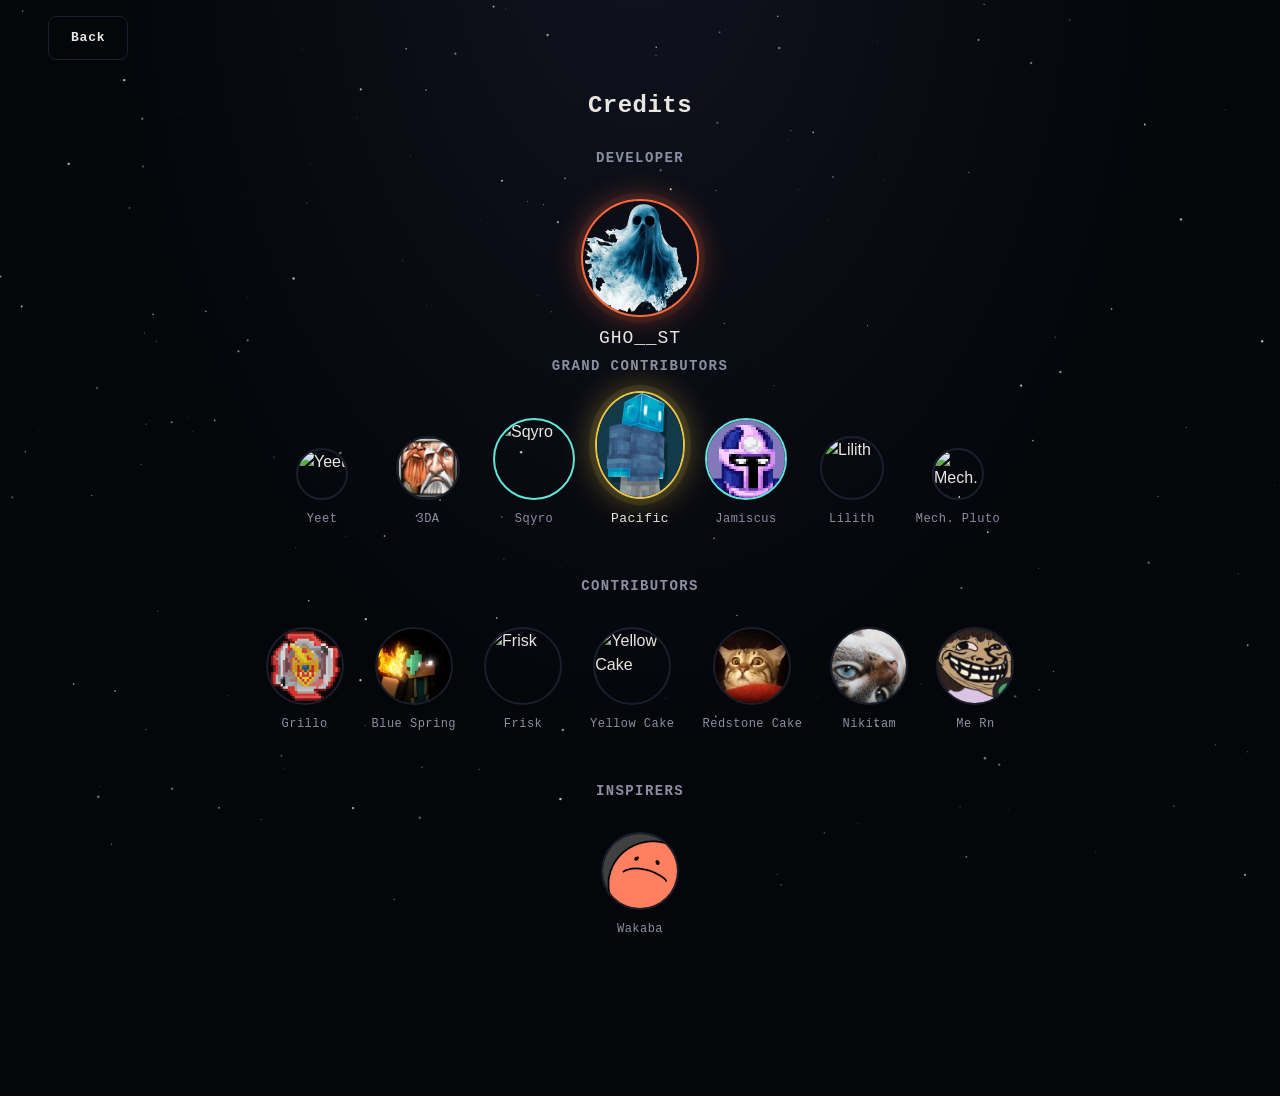
==== credits.html @ cf725d79 "Add files via upload init" ====
<!DOCTYPE html>
<html lang="en">
<head>
  <meta charset="UTF-8" />
  <meta name="viewport" content="width=device-width, initial-scale=1.0" />
  <title>Credits — Cosmos</title>
  <meta name="description" content="The people behind the Cosmos Minecraft mod." />
  <link rel="icon" type="image/png" href="assets/img/cosmos.png" />
  <link rel="stylesheet" href="css/style.css" />
</head>
<body class="credits-page">

  <canvas id="starfield"></canvas>

  <header class="news-header">
    <a class="news-back" href="index.html">Back</a>
  </header>

  <main class="credits-main">
    <h1>Credits</h1>

    <section class="credits-section credits-section--tight">
      <h2>Developer</h2>
      <div class="credits-developer">
        <img class="credits-avatar-lg" src="assets/credits/ghost.png" alt="GHO__ST" />
        <p class="credits-name-lg">GHO__ST</p>
      </div>
    </section>

    <section class="credits-section">
      <h2>Grand Contributors</h2>
      <div class="grand-row">
        <div class="grand-item">
          <img class="grand-avatar grand-avatar--edge" src="assets/credits/yeet.png" alt="Yeet" />
          <p class="grand-name">Yeet</p>
        </div>
        <div class="grand-item">
          <img class="grand-avatar grand-avatar--outer" src="assets/credits/3da.png" alt="3DA" />
          <p class="grand-name">3DA</p>
        </div>
        <div class="grand-item">
          <img class="grand-avatar grand-avatar--mid" src="assets/credits/sqyro.png" alt="Sqyro" />
          <p class="grand-name">Sqyro</p>
        </div>
        <div class="grand-item">
          <img class="grand-avatar grand-avatar--center" src="assets/credits/pacific.png" alt="Pacific" />
          <p class="grand-name grand-name--center">Pacific</p>
        </div>
        <div class="grand-item">
          <img class="grand-avatar grand-avatar--mid" src="assets/credits/jamiscus.png" alt="Jamiscus" />
          <p class="grand-name">Jamiscus</p>
        </div>
        <div class="grand-item">
          <img class="grand-avatar grand-avatar--outer" src="assets/credits/lilith.png" alt="Lilith" />
          <p class="grand-name">Lilith</p>
        </div>
        <div class="grand-item">
          <img class="grand-avatar grand-avatar--edge" src="assets/credits/mechanic_pluto.png" alt="Mech. Pluto" />
          <p class="grand-name">Mech. Pluto</p>
        </div>
      </div>
    </section>

    <section class="credits-section">
      <h2>Contributors</h2>
      <div class="credits-row">
        <div class="credits-item">
          <img class="credits-avatar" src="assets/credits/grillo.png" alt="Grillo" />
          <p class="credits-name">Grillo</p>
        </div>
        <div class="credits-item">
          <img class="credits-avatar" src="assets/credits/blue_spring.png" alt="Blue Spring" />
          <p class="credits-name">Blue Spring</p>
        </div>
        <div class="credits-item">
          <img class="credits-avatar" src="assets/credits/frisk.png" alt="Frisk" />
          <p class="credits-name">Frisk</p>
        </div>
        <div class="credits-item">
          <img class="credits-avatar" src="assets/credits/yellow_cake.png" alt="Yellow Cake" />
          <p class="credits-name">Yellow Cake</p>
        </div>
        <div class="credits-item">
          <img class="credits-avatar" src="assets/credits/redstonecake.png" alt="Redstone Cake" />
          <p class="credits-name">Redstone Cake</p>
        </div>
        <div class="credits-item">
          <img class="credits-avatar" src="assets/credits/nikitam.png" alt="Nikitam" />
          <p class="credits-name">Nikitam</p>
        </div>
        <div class="credits-item">
          <img class="credits-avatar" src="assets/credits/me_rn.png" alt="Me Rn" />
          <p class="credits-name">Me Rn</p>
        </div>
      </div>
    </section>

    <section class="credits-section">
      <h2>Inspirers</h2>
      <div class="credits-row">
        <div class="credits-item">
          <img class="credits-avatar" src="assets/credits/wakaba.png" alt="Wakaba" />
          <p class="credits-name">Wakaba</p>
        </div>
      </div>
    </section>
  </main>

  <script src="js/starfield.js"></script>
</body>
</html>
---- css/style.css ----
/* ---------------------------------------
   Tokens
--------------------------------------- */
:root {
  --void:        #05060A;
  --panel:       #0D0F18;
  --panel-line:  #1B1E2C;
  --text:        #E8E6E0;
  --text-dim:    #8B8FA3;
  --plasma:      #FF6A3D;
  --plasma-dim:  #7A3320;
  --cyan:        #5EE6D9;

  --core-glow:            65, 145, 230;
  --glow-spheromatic:     152, 102, 199;
  --glow-every-mans-sky:  207, 70, 140;
  --glow-realio:          227, 33, 36;
  --glow-mayhem:          249, 134, 4;
  --glow-trappist:        151, 216, 2;
  --glow-machine-world:   210, 210, 220;

  --hex-spheromatic:     #9866C7;
  --hex-every-mans-sky:  #CF468C;
  --hex-realio:          #E32124;
  --hex-mayhem:          #F98604;
  --hex-trappist:        #97D802;
  --hex-machine-world:   #D2D2DC;

  --font-display: 'Space Mono', 'IBM Plex Mono', ui-monospace, SFMono-Regular, monospace;
  --font-body:    'Inter', -apple-system, BlinkMacSystemFont, 'Segoe UI', sans-serif;

  --mc-green:    #6FCF3C;
  --spec-min:    #8B8FA3;
  --spec-mid:    var(--cyan);
  --spec-rec:    var(--plasma);
}

/* ---------------------------------------
   Reset
--------------------------------------- */
* { margin: 0; padding: 0; box-sizing: border-box; }

html { scroll-behavior: smooth; }

body {
  background: var(--void);
  color: var(--text);
  font-family: var(--font-body);
  line-height: 1.5;
  overflow-x: hidden;
}

a {
  color: inherit;
  text-decoration: none;
}

img { max-width: 100%; display: block; }

/* ---------------------------------------
   Starfield background canvas
--------------------------------------- */
#starfield {
  position: fixed;
  top: 0;
  left: 0;
  width: 100%;
  height: 100%;
  z-index: 0;
  background: radial-gradient(ellipse at 50% -10%, #10131f 0%, var(--void) 60%);
}

@media (prefers-reduced-motion: reduce) {
  #starfield { display: none; }
}

/* ---------------------------------------
   Header
--------------------------------------- */
.site-header {
  position: relative;
  z-index: 10;
  display: flex;
  align-items: center;
  justify-content: flex-end;
  padding: 28px 48px;
}

/* Hamburger menu (replaces the old brand mark) — pinned flush to
   the very top-left corner of the page, independent of the
   header's own padding. */
.nav-menu {
  position: fixed;
  top: 0;
  left: 0;
  z-index: 100;
}

.nav-menu-toggle {
  display: flex;
  flex-direction: column;
  justify-content: center;
  align-items: stretch;
  gap: 5px;
  width: 44px;
  height: 40px;
  padding: 0 11px;
  background: var(--panel);
  border: 1px solid var(--panel-line);
  border-top: none;
  border-left: none;
  border-radius: 0 0 10px 0;
  cursor: pointer;
  transition: border-color 0.2s ease, background-color 0.2s ease;
}

.nav-menu-toggle:hover,
.nav-menu-toggle:focus-visible {
  border-color: var(--plasma);
  background: rgba(255, 106, 61, 0.08);
}

.nav-menu-toggle span {
  display: block;
  height: 2px;
  width: 100%;
  background: var(--text);
  border-radius: 2px;
  transition: transform 0.2s ease, opacity 0.2s ease;
}

.nav-menu-toggle.is-active span:nth-child(1) { transform: translateY(7px) rotate(45deg); }
.nav-menu-toggle.is-active span:nth-child(2) { opacity: 0; }
.nav-menu-toggle.is-active span:nth-child(3) { transform: translateY(-7px) rotate(-45deg); }

.nav-menu-dropdown {
  position: absolute;
  top: calc(100% + 10px);
  left: 0;
  z-index: 30;
  min-width: 240px;
  display: flex;
  flex-direction: column;
  gap: 2px;
  background: var(--panel);
  border: 1px solid var(--panel-line);
  border-radius: 10px;
  padding: 10px;
  opacity: 0;
  transform: translateY(-8px);
  pointer-events: none;
  transition: opacity 0.2s ease, transform 0.2s ease;
  box-shadow: 0 20px 40px rgba(0, 0, 0, 0.55);
}

.nav-menu-dropdown.is-open {
  opacity: 1;
  transform: translateY(0);
  pointer-events: auto;
}

.nav-menu-item {
  display: flex;
  align-items: center;
  gap: 12px;
  width: 100%;
  background: none;
  border: none;
  border-radius: 6px;
  padding: 12px 16px;
  font-family: var(--font-body);
  font-size: 14px;
  color: var(--text-dim);
  text-align: left;
  cursor: pointer;
  transition: background-color 0.15s ease, color 0.15s ease;
}

.nav-menu-item:hover,
.nav-menu-item:focus-visible {
  background: rgba(255, 255, 255, 0.06);
  color: var(--text);
}

#navMenuDiscord:hover,
#navMenuDiscord:focus-visible {
  outline: 1px solid #5865F2;
  outline-offset: -1px;
}

.nav-menu-item[href="news.html"]:hover,
.nav-menu-item[href="news.html"]:focus-visible {
  outline: 1px solid #E33636;
  outline-offset: -1px;
}

.nav-menu-item[href="credits.html"]:hover,
.nav-menu-item[href="credits.html"]:focus-visible {
  outline: 1px solid #FF6A3D;
  outline-offset: -1px;
}

.nav-menu-item img {
  width: 18px;
  height: 18px;
  object-fit: contain;
  flex-shrink: 0;
}

@media (prefers-reduced-motion: reduce) {
  .nav-menu-toggle span,
  .nav-menu-dropdown {
    transition: none;
  }
}

.site-nav {
  display: flex;
  gap: 32px;
  font-size: 14px;
  color: var(--text-dim);
}

.site-nav a {
  transition: color 0.2s ease;
}

.site-nav a:hover,
.site-nav a:focus-visible {
  color: var(--text);
}

.nav-specs,
.nav-downloads,
.nav-features,
.nav-gallery {
  font-weight: 700;
  color: var(--text) !important;
  letter-spacing: 0.06em;
}

.nav-specs:hover,
.nav-specs:focus-visible,
.nav-downloads:hover,
.nav-downloads:focus-visible,
.nav-features:hover,
.nav-features:focus-visible,
.nav-gallery:hover,
.nav-gallery:focus-visible {
  color: var(--cyan) !important;
}

/* ---------------------------------------
   Hero / Viewport
--------------------------------------- */
main {
  position: relative;
  z-index: 5;
}

.hero {
  display: flex;
  flex-direction: column;
  align-items: center;
  text-align: center;
  padding: 20px 24px 96px;
  gap: 32px;
}

.hero-text {
  max-width: 640px;
  display: flex;
  flex-direction: column;
  gap: 18px;
  align-items: center;
  margin-bottom: 88px;
}

/* Huge 3D title: layered text-shadow steps build the extruded "depth".
   Colored to match the cosmos.png core glow, static — no hover state.
   Flush at the very top of the hero, perfectly centered. */
.hero-title-3d {
  width: 100%;
  margin: 0 auto;
  font-family: var(--font-display);
  font-weight: 700;
  font-size: clamp(32px, 5.5vw, 64px);
  line-height: 1;
  letter-spacing: -0.01em;
  text-transform: uppercase;
  text-align: center;
  color: rgb(var(--core-glow));
  cursor: default;
  -webkit-text-stroke: 1px rgba(255, 255, 255, 0.06);
  text-shadow:
    1px 1px 0 rgba(var(--core-glow), 0.7),
    2px 2px 0 rgba(var(--core-glow), 0.7),
    3px 3px 0 rgba(var(--core-glow), 0.7),
    4px 4px 8px rgba(0, 0, 0, 0.5),
    0 0 32px rgba(var(--core-glow), 0.5);
}

.hero-lede {
  font-family: var(--font-display);
  font-weight: 700;
  font-size: clamp(20px, 3vw, 28px);
  letter-spacing: -0.005em;
  color: rgba(var(--core-glow), 0.6);
}

.hero-sub-line {
  font-size: 17px;
  color: var(--text-dim);
}

.mc-green {
  color: #2E7D32;
  font-weight: 700;
}

/* ---------------------------------------
   Orrery: cosmos.png core with orbiting planets
--------------------------------------- */
.orrery {
  position: relative;
  width: min(680px, 92vw);
  aspect-ratio: 1 / 1;
  display: flex;
  align-items: center;
  justify-content: center;
}

/* The central hero image — square, rounded corners, half the old scale */
.hero-core {
  position: relative;
  z-index: 5;
  width: 15%;
  aspect-ratio: 1 / 1;
}

.hero-core-image {
  width: 100%;
  height: 100%;
  object-fit: cover;
  border-radius: 25.7%;
  image-rendering: auto;
  cursor: pointer;
  transition: filter 0.25s ease, transform 0.25s ease;
  transform: scale(1);
  filter:
    drop-shadow(0 30px 45px rgba(0, 0, 0, 0.55))
    drop-shadow(0 0 22px rgba(var(--core-glow), 0.55))
    drop-shadow(0 0 48px rgba(var(--core-glow), 0.3));
}

.hero-core:hover .hero-core-image {
  transform: scale(1.08);
  filter:
    drop-shadow(0 34px 50px rgba(0, 0, 0, 0.6))
    drop-shadow(0 0 32px rgba(var(--core-glow), 0.85))
    drop-shadow(0 0 70px rgba(var(--core-glow), 0.5));
}

.hero-core-label {
  transform: translate(-50%, calc(-50% - 90px));
}

.hero-core:hover .hero-core-label {
  opacity: 1;
  transform: translate(-50%, calc(-50% - 98px));
}

/* Dashed orbit rings, nearest to farthest */
.orbit-ring {
  position: absolute;
  top: 50%;
  left: 50%;
  border: 1px dashed var(--panel-line);
  border-radius: 50%;
  transform: translate(-50%, -50%);
  opacity: 0.55;
}

.orbit-ring--1 { width: 46%; height: 46%; }
.orbit-ring--2 { width: 62%; height: 62%; }
.orbit-ring--3 { width: 76%; height: 76%; }
.orbit-ring--4 { width: 88%; height: 88%; }
.orbit-ring--5 { width: 100%; height: 100%; }
.orbit-ring--6 { width: 112%; height: 112%; }

/* Each planet sits on its own orbit radius at a fixed angle (--angle),
   set inline per-planet in the HTML. The wrapper rotates the whole
   system slowly; the image counter-rotates so planets don't spin in place. */
.planet {
  position: absolute;
  top: 50%;
  left: 50%;
  z-index: 4;
  width: 1px;
  height: 1px;
  transform: translate(-50%, -50%) rotate(var(--angle)) translateX(var(--radius)) rotate(calc(var(--angle) * -1));
  animation: orbit-drift 140s linear infinite;
  animation-delay: inherit;
}

.planet img {
  display: block;
  position: absolute;
  top: 50%;
  left: 50%;
  transform: translate(-50%, -50%) scale(1);
  transform-origin: center;
  max-width: none;
  object-fit: cover;
  width: 64px;
  height: 64px;
  border-radius: 25.7%;
  image-rendering: auto;
  z-index: 1;
  cursor: pointer;
  transition: filter 0.25s ease, transform 0.25s ease;
  filter:
    drop-shadow(0 8px 14px rgba(0, 0, 0, 0.5))
    drop-shadow(0 0 8px rgba(var(--glow), 0.5))
    drop-shadow(0 0 18px rgba(var(--glow), 0.28));
}

.planet:hover img {
  transform: translate(-50%, -50%) scale(1.22);
  filter:
    drop-shadow(0 10px 18px rgba(0, 0, 0, 0.55))
    drop-shadow(0 0 14px rgba(var(--glow), 0.85))
    drop-shadow(0 0 32px rgba(var(--glow), 0.5));
}

/* Short local motion-streak trailing directly behind each planet,
   tangent to its orbit, pointing back along the direction of travel.
   The parent .planet counter-rotates (rotate(angle)...rotate(-angle))
   so its children stay visually upright and don't spin — that means
   this streak needs its own animation to keep tracking the tangent
   as the planet orbits, rather than inheriting the parent's motion. */
.planet::before {
  content: "";
  position: absolute;
  top: 50%;
  left: 50%;
  width: 30px;
  height: 5px;
  background: linear-gradient(to left, rgba(var(--glow), 0.55), rgba(var(--glow), 0));
  border-radius: 999px;
  transform-origin: right center;
  transform: translate(-100%, -50%) rotate(calc(var(--angle) - 90deg));
  animation: trail-streak-spin 140s linear infinite;
  animation-delay: inherit;
  filter: blur(1.5px);
  z-index: 0;
  pointer-events: none;
}

@keyframes trail-streak-spin {
  from { transform: translate(-100%, -50%) rotate(calc(var(--angle) - 90deg)); }
  to   { transform: translate(-100%, -50%) rotate(calc(var(--angle) + 360deg - 90deg)); }
}

/* Name label tooltip, shown above each planet on hover. Positioned
   independent of the planet's own rotation math since it's a sibling
   of the img inside the same non-rotating .planet box. */
.planet-label {
  position: absolute;
  top: 50%;
  left: 50%;
  transform: translate(-50%, calc(-50% - 46px));
  white-space: nowrap;
  font-family: var(--font-display);
  font-size: 11px;
  letter-spacing: 0.06em;
  color: var(--text);
  background: rgba(13, 15, 24, 0.9);
  border: 1px solid var(--panel-line);
  padding: 5px 10px;
  border-radius: 6px;
  opacity: 0;
  pointer-events: none;
  transition: opacity 0.2s ease, transform 0.2s ease;
  z-index: 2;
}

.planet:hover .planet-label {
  opacity: 1;
  transform: translate(-50%, calc(-50% - 54px));
}

/* Distance order: spheromatic (nearest) -> machine_world (farthest).
   Radius is a fixed fraction of the orrery's own size (min(680px, 92vw)),
   matching the orbit-ring diameters above, so planets actually sit on
   their rings instead of collapsing toward center. All icons share one
   standard size so nothing looks undersized or soft at render time. */
.planet--spheromatic     { --radius: calc(min(680px, 92vw) * 0.23); --glow: var(--glow-spheromatic); }
.planet--every-mans-sky  { --radius: calc(min(680px, 92vw) * 0.31); --glow: var(--glow-every-mans-sky); }
.planet--realio          { --radius: calc(min(680px, 92vw) * 0.38); --glow: var(--glow-realio); }
.planet--mayhem          { --radius: calc(min(680px, 92vw) * 0.44); --glow: var(--glow-mayhem); }
.planet--trappist        { --radius: calc(min(680px, 92vw) * 0.50); --glow: var(--glow-trappist); }
.planet--machine-world   { --radius: calc(min(680px, 92vw) * 0.56); --glow: var(--glow-machine-world); }

@keyframes orbit-drift {
  from { transform: translate(-50%, -50%) rotate(var(--angle)) translateX(var(--radius)) rotate(calc(var(--angle) * -1)); }
  to   { transform: translate(-50%, -50%) rotate(calc(var(--angle) + 360deg)) translateX(var(--radius)) rotate(calc((var(--angle) + 360deg) * -1)); }
}

/* Orbit trails: a faint arc swept behind each planet, same rotation
   as the planet it belongs to so it always trails the right spot. */
.trail {
  position: absolute;
  top: 50%;
  left: 50%;
  z-index: 3;
  pointer-events: none;
  transform: translate(-50%, -50%);
  animation: trail-drift 140s linear infinite;
  overflow: visible;
}

.trail path {
  fill: none;
  stroke-width: 2.5;
  stroke-linecap: round;
}

.trail--spheromatic     { width: 46%;  height: 46%; }
.trail--every-mans-sky  { width: 62%;  height: 62%; }
.trail--realio          { width: 76%;  height: 76%; }
.trail--mayhem          { width: 88%;  height: 88%; }
.trail--trappist        { width: 100%; height: 100%; }
.trail--machine-world   { width: 112%; height: 112%; }

@keyframes trail-drift {
  from { transform: translate(-50%, -50%) rotate(0deg); }
  to   { transform: translate(-50%, -50%) rotate(360deg); }
}

@media (prefers-reduced-motion: reduce) {
  .trail { animation: none; }
}

@media (max-width: 640px) {
  .trail--trappist,
  .trail--machine-world { display: none; }
}

.viewport-caption {
  position: absolute;
  bottom: -8px;
  left: 50%;
  transform: translateX(-50%);
  font-family: var(--font-display);
  font-size: 11px;
  letter-spacing: 0.12em;
  color: var(--text-dim);
  white-space: nowrap;
}

@media (prefers-reduced-motion: reduce) {
  .planet { animation: none; }
}

@media (max-width: 640px) {
  .planet--trappist img,
  .planet--machine-world img { display: none; }
}

/* ---------------------------------------
   Features
--------------------------------------- */
.features {
  padding: 32px 48px 96px;
  max-width: 1080px;
  margin: 0 auto;
}

.features h2 {
  font-family: var(--font-display);
  font-size: 22px;
  text-align: center;
  margin-bottom: 40px;
  color: var(--text);
  letter-spacing: 0.02em;
}

.feature-grid {
  display: grid;
  grid-template-columns: repeat(auto-fit, minmax(220px, 1fr));
  gap: 20px;
}

.feature-card {
  background: var(--panel);
  border: 1px solid var(--panel-line);
  border-radius: 10px;
  padding: 24px 22px;
  transition: border-color 0.2s ease, transform 0.2s ease;
}

.feature-card:hover {
  border-color: var(--plasma-dim);
  transform: translateY(-2px);
}

.feature-card h3 {
  font-size: 16px;
  margin-bottom: 8px;
  color: var(--text);
}

.feature-card p {
  font-size: 14px;
  color: var(--text-dim);
}

/* ---------------------------------------
   Specs — Minecraft-style requirement tiers
--------------------------------------- */
.specs {
  padding: 32px 48px 96px;
  max-width: 1080px;
  margin: 0 auto;
  text-align: center;
}

.specs h2 {
  font-family: var(--font-display);
  font-size: 22px;
  margin-bottom: 14px;
  letter-spacing: 0.02em;
}

.specs-note {
  color: var(--text-dim);
  font-size: 13px;
  max-width: 640px;
  margin: 0 auto 40px;
  line-height: 1.6;
}

.specs-grid {
  display: grid;
  grid-template-columns: repeat(auto-fit, minmax(240px, 1fr));
  gap: 20px;
  text-align: left;
}

.specs-card {
  background: var(--panel);
  border: 1px solid var(--panel-line);
  border-top: 3px solid var(--spec-min);
  border-radius: 10px;
  padding: 24px 22px;
  transition: border-color 0.2s ease, transform 0.2s ease;
}

.specs-card--mid { border-top-color: var(--spec-mid); }
.specs-card--rec { border-top-color: var(--spec-rec); }

.specs-card:hover {
  transform: translateY(-2px);
}

.specs-card h3 {
  font-family: var(--font-display);
  font-size: 16px;
  letter-spacing: 0.04em;
  margin-bottom: 4px;
}

.specs-card--min h3 { color: var(--spec-min); }
.specs-card--mid h3 { color: var(--spec-mid); }
.specs-card--rec h3 { color: var(--spec-rec); }

.specs-fps {
  font-family: var(--font-display);
  font-size: 13px;
  color: var(--text-dim);
  margin-bottom: 18px;
}

.specs-row {
  display: flex;
  justify-content: space-between;
  padding: 8px 0;
  border-top: 1px solid var(--panel-line);
  font-size: 14px;
}

.specs-row:first-child { border-top: none; }

.specs-row dt {
  color: var(--text-dim);
  font-family: var(--font-display);
  font-size: 12px;
  letter-spacing: 0.06em;
  text-transform: uppercase;
}

.specs-row dd {
  font-weight: 700;
}

/* ---------------------------------------
   Footer
--------------------------------------- */
.site-footer {
  position: relative;
  z-index: 5;
  text-align: center;
  padding: 24px;
  font-size: 12px;
  color: var(--text-dim);
  border-top: 1px solid var(--panel-line);
}

/* ---------------------------------------
   Addon info panel — opens on planet click
--------------------------------------- */
.addon-backdrop {
  position: fixed;
  inset: 0;
  z-index: 50;
  display: flex;
  align-items: center;
  justify-content: center;
  padding: 24px;
  background: rgba(5, 6, 10, 0.6);
  backdrop-filter: blur(10px);
  -webkit-backdrop-filter: blur(10px);
  opacity: 0;
  pointer-events: none;
  transition: opacity 0.25s ease;
}

.addon-backdrop.is-open {
  opacity: 1;
  pointer-events: auto;
}

.addon-panel {
  --panel-color: var(--cyan);
  --panel-glow: 94, 230, 217;
  position: relative;
  z-index: 51;
  width: min(420px, 88vw);
  max-height: calc(100vh - 48px);
  overflow-y: auto;
  background: var(--panel);
  border: 1px solid var(--panel-color);
  border-radius: 14px;
  padding: 32px 28px 28px;
  transform: scale(0.94);
  opacity: 0;
  pointer-events: none;
  transition: opacity 0.25s ease, transform 0.25s ease;
  box-shadow:
    0 0 0 1px rgba(var(--panel-glow), 0.3),
    0 0 30px rgba(var(--panel-glow), 0.45),
    0 0 70px rgba(var(--panel-glow), 0.25),
    0 20px 60px rgba(0, 0, 0, 0.6);
}

.addon-panel.is-open {
  opacity: 1;
  transform: scale(1);
  pointer-events: auto;
}

.addon-panel-close {
  position: absolute;
  top: 14px;
  right: 16px;
  background: none;
  border: none;
  color: var(--text-dim);
  font-size: 22px;
  line-height: 1;
  cursor: pointer;
  padding: 4px 8px;
  transition: color 0.2s ease;
}

.addon-panel-close:hover,
.addon-panel-close:focus-visible {
  color: var(--text);
}

.addon-panel-name {
  font-family: var(--font-display);
  font-weight: 700;
  font-size: 24px;
  letter-spacing: 0.01em;
  margin-bottom: 22px;
  padding: 0 28px;
  text-align: center;
}

.addon-panel-links {
  display: flex;
  justify-content: center;
  gap: 14px;
  margin-bottom: 20px;
}

.addon-link-btn {
  width: 48px;
  height: 48px;
  border-radius: 50%;
  overflow: hidden;
  border: 1px solid var(--panel-line);
  background: var(--void);
  display: flex;
  align-items: center;
  justify-content: center;
  transition: transform 0.2s ease, border-color 0.2s ease, opacity 0.2s ease;
}

.addon-link-btn:hover,
.addon-link-btn:focus-visible {
  transform: translateY(-2px);
  border-color: var(--panel-color);
}

.addon-link-btn img {
  width: 100%;
  height: 100%;
  object-fit: cover;
}

.addon-link-btn.is-disabled {
  opacity: 0.35;
  filter: grayscale(1);
  cursor: not-allowed;
  pointer-events: none;
}

.addon-panel-about {
  color: var(--text-dim);
  font-size: 14px;
  line-height: 1.6;
  text-align: center;
  margin-bottom: 24px;
}

.addon-download-btn {
  display: block;
  width: 100%;
  text-align: center;
  padding: 13px 24px;
  background: var(--mc-green);
  color: var(--void);
  font-family: var(--font-display);
  font-weight: 700;
  font-size: 13px;
  letter-spacing: 0.06em;
  border-radius: 8px;
  box-shadow:
    0 0 16px rgba(111, 207, 60, 0.5),
    0 0 36px rgba(111, 207, 60, 0.3);
  transition: filter 0.2s ease, transform 0.2s ease;
}

.addon-download-btn:hover,
.addon-download-btn:focus-visible {
  filter: brightness(1.08);
  transform: translateY(-1px);
}

.addon-download-btn.is-unreleased {
  background: #E33E3E;
  color: var(--text);
  cursor: not-allowed;
  box-shadow:
    0 0 16px rgba(227, 62, 62, 0.5),
    0 0 36px rgba(227, 62, 62, 0.3);
}

.addon-download-btn.is-unreleased:hover,
.addon-download-btn.is-unreleased:focus-visible {
  filter: none;
  transform: none;
}

@media (prefers-reduced-motion: reduce) {
  .addon-backdrop,
  .addon-panel {
    transition: opacity 0.15s ease;
  }
  .addon-panel.is-open {
    transform: scale(1);
  }
}

/* ---------------------------------------
   Responsive
--------------------------------------- */
@media (max-width: 640px) {
  .site-header {
    padding: 20px 24px;
  }

  .site-nav {
    gap: 20px;
  }

  .hero {
    padding: 40px 20px 72px;
  }
}

/* ---------------------------------------
   News page
--------------------------------------- */
.news-header {
  position: relative;
  z-index: 10;
  display: flex;
  align-items: center;
  padding: 28px 48px;
}

.news-back {
  display: inline-block;
  font-family: var(--font-display);
  font-weight: 700;
  font-size: 13px;
  letter-spacing: 0.06em;
  color: var(--text);
  padding: 11px 22px;
  border: 1px solid var(--panel-line);
  border-radius: 8px;
  transition: border-color 0.2s ease, background-color 0.2s ease;
}

.news-back:hover,
.news-back:focus-visible {
  border-color: var(--plasma);
  background: rgba(255, 106, 61, 0.08);
}

.news-main {
  position: relative;
  z-index: 5;
  max-width: 760px;
  margin: 0 auto;
  padding: 24px 24px 96px;
}

.news-main h1 {
  font-family: var(--font-display);
  font-size: 28px;
  letter-spacing: 0.02em;
  text-align: center;
  margin-bottom: 36px;
}

.news-list {
  display: flex;
  flex-direction: column;
  gap: 18px;
}

.news-empty {
  text-align: center;
  color: var(--text-dim);
  font-size: 14px;
}

.news-card {
  position: relative;
  background: var(--panel);
  border: 1px solid var(--panel-line);
  border-left: 4px solid var(--text-dim);
  border-radius: 10px;
  padding: 20px 22px;
}

.news-card--important { border-left-color: #E8C547; }
.news-card--normal    { border-left-color: var(--mc-green); }
.news-card--warning   { border-left-color: #E33E3E; }
.news-card--default   { border-left-color: var(--text-dim); }

.news-card-head {
  display: flex;
  align-items: center;
  gap: 10px;
  margin-bottom: 6px;
}

.news-card-title {
  font-family: var(--font-display);
  font-size: 16px;
  letter-spacing: 0.01em;
}

.news-dot {
  width: 9px;
  height: 9px;
  border-radius: 50%;
  background: #FF3B3B;
  flex-shrink: 0;
  animation: news-dot-pulse 1.6s ease-in-out infinite;
}

@keyframes news-dot-pulse {
  0%   { box-shadow: 0 0 0 0 rgba(255, 59, 59, 0.65); }
  70%  { box-shadow: 0 0 0 9px rgba(255, 59, 59, 0); }
  100% { box-shadow: 0 0 0 0 rgba(255, 59, 59, 0); }
}

.news-card-date {
  font-family: var(--font-display);
  font-size: 12px;
  letter-spacing: 0.05em;
  color: var(--text-dim);
  margin-bottom: 12px;
}

.news-card-body {
  font-size: 14px;
  line-height: 1.6;
  color: var(--text-dim);
  margin-bottom: 14px;
}

@media (prefers-reduced-motion: reduce) {
  .news-dot { animation: none; }
}

.credits-page .news-header,
.gallery-page .news-header {
  padding: 16px 48px;
}

/* ---------------------------------------
   Credits page
--------------------------------------- */
.credits-main {
  position: relative;
  z-index: 5;
  max-width: 860px;
  margin: 0 auto;
  padding: 12px 24px 110px;
}

.credits-main h1 {
  font-family: var(--font-display);
  font-size: 24px;
  letter-spacing: 0.02em;
  text-align: center;
  margin-bottom: 24px;
}

.credits-section {
  margin-bottom: 48px;
}

.credits-section--tight {
  margin-bottom: 4px;
}

.credits-section h2 {
  font-family: var(--font-display);
  font-size: 14px;
  letter-spacing: 0.1em;
  text-transform: uppercase;
  text-align: center;
  color: var(--text-dim);
  margin-bottom: 30px;
}

.credits-section--tight + .credits-section h2 {
  margin-bottom: 14px;
}

/* Developer spotlight */
.credits-developer {
  display: flex;
  flex-direction: column;
  align-items: center;
  gap: 8px;
}

.credits-avatar-lg {
  width: 118px;
  height: 118px;
  border-radius: 50%;
  object-fit: cover;
  aspect-ratio: 1 / 1;
  flex-shrink: 0;
  border: 2px solid var(--plasma);
  box-shadow:
    0 0 0 6px rgba(255, 106, 61, 0.08),
    0 0 30px rgba(255, 106, 61, 0.4);
  transition: transform 0.2s ease, box-shadow 0.2s ease;
}

.credits-developer:hover .credits-avatar-lg {
  transform: scale(1.08);
  box-shadow:
    0 0 0 6px rgba(255, 106, 61, 0.12),
    0 0 44px rgba(255, 106, 61, 0.6);
}

.credits-name-lg {
  font-family: var(--font-display);
  font-size: 18px;
  letter-spacing: 0.05em;
}

/* Grand Contributors — displayed like a ranking podium: the
   center avatar (highest rank) is largest, its two immediate
   neighbors are mid-sized, and the outer two are smallest, all
   sitting on the same baseline. */
.grand-row {
  display: flex;
  align-items: flex-end;
  justify-content: center;
  gap: 16px;
  flex-wrap: wrap;
}

.grand-item {
  display: flex;
  flex-direction: column;
  align-items: center;
  justify-content: flex-end;
  gap: 10px;
  width: 90px;
}

.grand-avatar {
  border-radius: 50%;
  object-fit: cover;
  aspect-ratio: 1 / 1;
  flex-shrink: 0;
  border: 2px solid var(--panel-line);
  transition: transform 0.2s ease, box-shadow 0.2s ease;
}

.grand-avatar--edge {
  width: 52px;
  height: 52px;
}

.grand-avatar--outer {
  width: 64px;
  height: 64px;
}

.grand-avatar--mid {
  width: 82px;
  height: 82px;
  border-color: var(--cyan);
}

.grand-avatar--center {
  width: 108px;
  height: 108px;
  border-color: #E8C547;
  box-shadow:
    0 0 0 6px rgba(232, 197, 71, 0.1),
    0 0 34px rgba(232, 197, 71, 0.45);
}

.grand-item:hover .grand-avatar {
  transform: scale(1.1);
  box-shadow:
    0 0 0 5px rgba(94, 230, 217, 0.12),
    0 0 24px rgba(94, 230, 217, 0.5);
}

.grand-item:hover .grand-avatar--center {
  box-shadow:
    0 0 0 6px rgba(232, 197, 71, 0.16),
    0 0 44px rgba(232, 197, 71, 0.65);
}

.grand-name {
  font-family: var(--font-display);
  font-size: 12px;
  letter-spacing: 0.04em;
  color: var(--text-dim);
}

.grand-name--center {
  color: var(--text);
  font-size: 13px;
}

/* Technical Artists / Contributors / Inspirers — equal-sized rows */
.credits-row {
  display: flex;
  justify-content: center;
  flex-wrap: wrap;
  gap: 28px;
}

.credits-item {
  display: flex;
  flex-direction: column;
  align-items: center;
  gap: 10px;
}

.credits-avatar {
  width: 78px;
  height: 78px;
  border-radius: 50%;
  object-fit: cover;
  aspect-ratio: 1 / 1;
  flex-shrink: 0;
  border: 2px solid var(--panel-line);
  transition: border-color 0.2s ease, transform 0.2s ease, box-shadow 0.2s ease;
}

.credits-item:hover .credits-avatar {
  border-color: var(--cyan);
  transform: scale(1.1);
  box-shadow:
    0 0 0 5px rgba(94, 230, 217, 0.12),
    0 0 22px rgba(94, 230, 217, 0.5);
}

.credits-name {
  font-family: var(--font-display);
  font-size: 12px;
  letter-spacing: 0.04em;
  color: var(--text-dim);
}

/* ---------------------------------------
   Gallery page
--------------------------------------- */
.gallery-main {
  position: relative;
  z-index: 5;
  max-width: 1400px;
  margin: 0 auto;
  padding: 4px 24px 80px;
}

.gallery-main h1 {
  font-family: var(--font-display);
  font-size: 22px;
  letter-spacing: 0.02em;
  text-align: center;
  margin-bottom: 20px;
}

.gallery-rows {
  display: flex;
  flex-direction: column;
  gap: 24px;
}

.gallery-row-title {
  font-family: var(--font-display);
  font-weight: 700;
  font-size: 14px;
  letter-spacing: 0.12em;
  text-transform: uppercase;
  text-align: center;
  color: rgb(var(--row-glow));
  margin-bottom: 10px;
  text-shadow: 0 0 18px rgba(var(--row-glow), 0.5);
}

.gallery-row--bordered {
  padding-bottom: 24px;
  border-bottom: 2px solid rgba(var(--row-glow), 0.45);
  box-shadow: 0 1px 12px rgba(var(--row-glow), 0.25);
}

.gallery-row--bordered:last-child {
  border-bottom: none;
  box-shadow: none;
  padding-bottom: 0;
}

.gallery-track {
  position: relative;
  overflow: hidden;
  padding: 4px 0;
  -webkit-mask-image: linear-gradient(
    90deg,
    transparent 0,
    #000 6%,
    #000 94%,
    transparent 100%
  );
  mask-image: linear-gradient(
    90deg,
    transparent 0,
    #000 6%,
    #000 94%,
    transparent 100%
  );
}

.gallery-strip {
  display: flex;
  gap: 18px;
  width: max-content;
}

.gallery-track--ltr .gallery-strip {
  animation: gallery-scroll-ltr 85s linear infinite;
}

.gallery-track--rtl .gallery-strip {
  animation: gallery-scroll-rtl 85s linear infinite;
}

.gallery-track:hover .gallery-strip {
  animation-play-state: paused;
}

@keyframes gallery-scroll-ltr {
  from { transform: translateX(-50%); }
  to   { transform: translateX(0); }
}

@keyframes gallery-scroll-rtl {
  from { transform: translateX(0); }
  to   { transform: translateX(-50%); }
}

@media (prefers-reduced-motion: reduce) {
  .gallery-track--ltr .gallery-strip,
  .gallery-track--rtl .gallery-strip {
    animation: none;
  }
}

.gallery-item {
  flex: 0 0 auto;
  width: 260px;
  height: 150px;
  border-radius: 10px;
  overflow: hidden;
  border: 2px solid var(--panel-line);
  cursor: pointer;
  transition: transform 0.2s ease, box-shadow 0.2s ease, border-color 0.2s ease;
}

.gallery-item img {
  width: 100%;
  height: 100%;
  object-fit: cover;
  display: block;
}

.gallery-item:hover {
  transform: scale(1.04);
  border-color: rgb(var(--row-glow));
  box-shadow:
    0 0 0 4px rgba(var(--row-glow), 0.15),
    0 0 26px rgba(var(--row-glow), 0.5);
}

/* Lightbox */
.gallery-backdrop {
  position: fixed;
  inset: 0;
  z-index: 50;
  display: flex;
  align-items: center;
  justify-content: center;
  background: rgba(5, 6, 10, 0.6);
  backdrop-filter: blur(10px);
  -webkit-backdrop-filter: blur(10px);
  opacity: 0;
  visibility: hidden;
  transition: opacity 0.25s ease, visibility 0.25s ease;
}

.gallery-backdrop.is-open {
  opacity: 1;
  visibility: visible;
}

.gallery-lightbox {
  position: relative;
  max-width: min(90vw, 1000px);
  max-height: 85vh;
  margin: 0;
  border-radius: 14px;
  border: 2px solid rgb(var(--lightbox-glow, 65, 145, 230));
  box-shadow:
    0 0 0 8px rgba(var(--lightbox-glow, 65, 145, 230), 0.12),
    0 0 60px rgba(var(--lightbox-glow, 65, 145, 230), 0.55);
  overflow: hidden;
  transform: scale(0.94);
  transition: transform 0.25s ease;
  background: var(--panel);
}

.gallery-backdrop.is-open .gallery-lightbox {
  transform: scale(1);
}

.gallery-lightbox img {
  display: block;
  max-width: min(90vw, 1000px);
  max-height: 85vh;
  object-fit: contain;
}

.gallery-lightbox-close {
  position: absolute;
  top: 24px;
  right: 28px;
  z-index: 51;
  width: 40px;
  height: 40px;
  border-radius: 50%;
  border: 1px solid var(--panel-line);
  background: rgba(13, 15, 24, 0.8);
  color: var(--text);
  font-size: 22px;
  line-height: 1;
  cursor: pointer;
  transition: border-color 0.2s ease, color 0.2s ease, transform 0.2s ease;
}

.gallery-lightbox-close:hover {
  border-color: var(--cyan);
  color: var(--cyan);
  transform: scale(1.08);
}
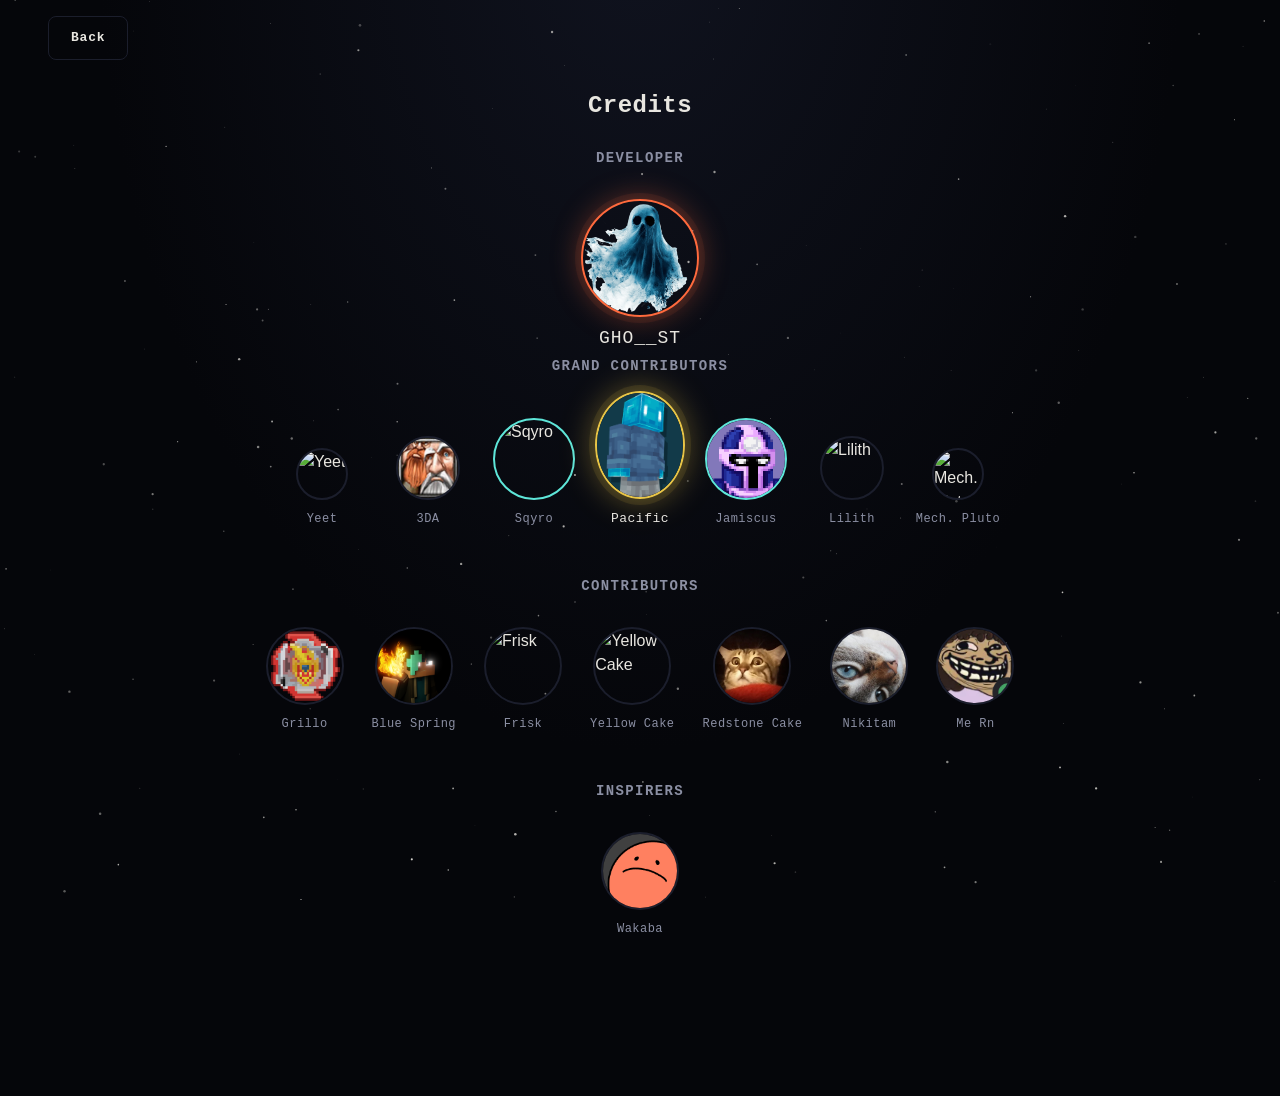
==== commit a501d9d2: "Add files via upload updated htmls" ====
--- a/credits.html
+++ b/credits.html
@@ -3,7 +3,7 @@
 <head>
   <meta charset="UTF-8" />
   <meta name="viewport" content="width=device-width, initial-scale=1.0" />
-  <title>Credits — Cosmos</title>
+  <title>Cosmic Horizons-Credits</title>
   <meta name="description" content="The people behind the Cosmos Minecraft mod." />
   <link rel="icon" type="image/png" href="assets/img/cosmos.png" />
   <link rel="stylesheet" href="css/style.css" />
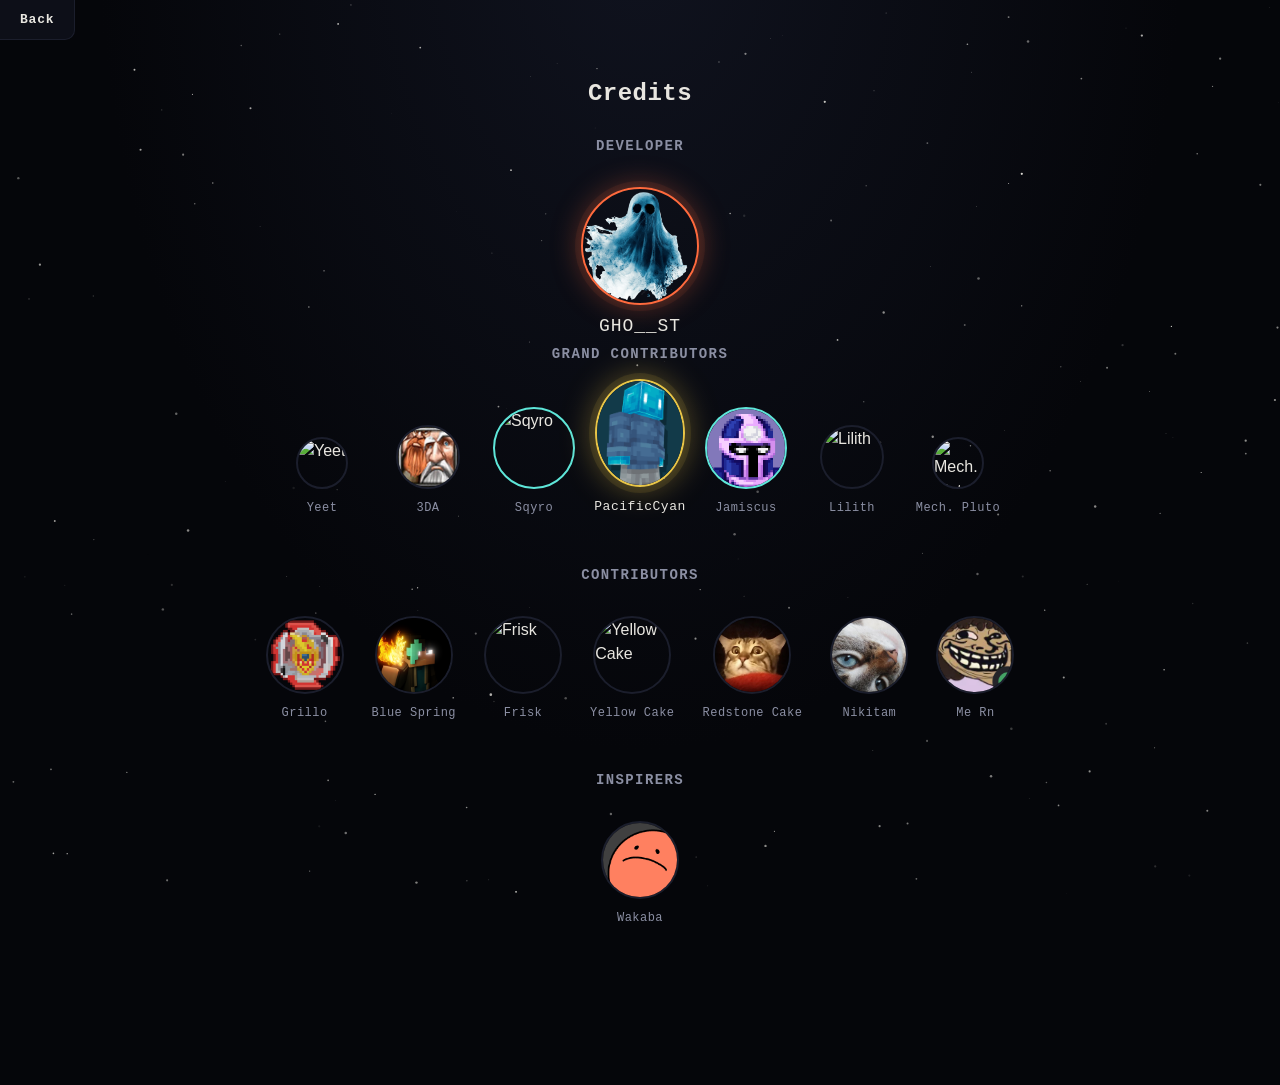
==== commit 8a9606ac: "Add files via upload mobile update" ====
--- a/credits.html
+++ b/credits.html
@@ -43,8 +43,8 @@
           <p class="grand-name">Sqyro</p>
         </div>
         <div class="grand-item">
-          <img class="grand-avatar grand-avatar--center" src="assets/credits/pacific.png" alt="Pacific" />
-          <p class="grand-name grand-name--center">Pacific</p>
+          <img class="grand-avatar grand-avatar--center" src="assets/credits/pacific.png" alt="PacificCyan" />
+          <p class="grand-name grand-name--center">PacificCyan</p>
         </div>
         <div class="grand-item">
           <img class="grand-avatar grand-avatar--mid" src="assets/credits/jamiscus.png" alt="Jamiscus" />
--- a/css/style.css
+++ b/css/style.css
@@ -322,12 +322,15 @@
    Orrery: cosmos.png core with orbiting planets
 --------------------------------------- */
 .orrery {
+  --orrery-size: min(680px, 92vw);
   position: relative;
-  width: min(680px, 92vw);
+  width: var(--orrery-size);
+  max-width: 100vw;
   aspect-ratio: 1 / 1;
   display: flex;
   align-items: center;
   justify-content: center;
+  overflow: visible;
 }
 
 /* The central hero image — square, rounded corners, half the old scale */
@@ -471,6 +474,9 @@
   left: 50%;
   transform: translate(-50%, calc(-50% - 46px));
   white-space: nowrap;
+  max-width: 40vw;
+  overflow: hidden;
+  text-overflow: ellipsis;
   font-family: var(--font-display);
   font-size: 11px;
   letter-spacing: 0.06em;
@@ -495,12 +501,12 @@
    matching the orbit-ring diameters above, so planets actually sit on
    their rings instead of collapsing toward center. All icons share one
    standard size so nothing looks undersized or soft at render time. */
-.planet--spheromatic     { --radius: calc(min(680px, 92vw) * 0.23); --glow: var(--glow-spheromatic); }
-.planet--every-mans-sky  { --radius: calc(min(680px, 92vw) * 0.31); --glow: var(--glow-every-mans-sky); }
-.planet--realio          { --radius: calc(min(680px, 92vw) * 0.38); --glow: var(--glow-realio); }
-.planet--mayhem          { --radius: calc(min(680px, 92vw) * 0.44); --glow: var(--glow-mayhem); }
-.planet--trappist        { --radius: calc(min(680px, 92vw) * 0.50); --glow: var(--glow-trappist); }
-.planet--machine-world   { --radius: calc(min(680px, 92vw) * 0.56); --glow: var(--glow-machine-world); }
+.planet--spheromatic     { --radius: calc(var(--orrery-size) * 0.23); --glow: var(--glow-spheromatic); }
+.planet--every-mans-sky  { --radius: calc(var(--orrery-size) * 0.31); --glow: var(--glow-every-mans-sky); }
+.planet--realio          { --radius: calc(var(--orrery-size) * 0.38); --glow: var(--glow-realio); }
+.planet--mayhem          { --radius: calc(var(--orrery-size) * 0.44); --glow: var(--glow-mayhem); }
+.planet--trappist        { --radius: calc(var(--orrery-size) * 0.50); --glow: var(--glow-trappist); }
+.planet--machine-world   { --radius: calc(var(--orrery-size) * 0.56); --glow: var(--glow-machine-world); }
 
 @keyframes orbit-drift {
   from { transform: translate(-50%, -50%) rotate(var(--angle)) translateX(var(--radius)) rotate(calc(var(--angle) * -1)); }
@@ -566,6 +572,30 @@
 @media (max-width: 640px) {
   .planet--trappist img,
   .planet--machine-world img { display: none; }
+
+  .orrery {
+    --orrery-size: min(680px, 82vw);
+  }
+
+  .planet img {
+    width: 44px;
+    height: 44px;
+  }
+
+  .planet-label {
+    font-size: 10px;
+    padding: 4px 8px;
+  }
+}
+
+@media (max-width: 420px) {
+  .orrery {
+    --orrery-size: min(680px, 70vw);
+  }
+
+  .planet--mayhem img {
+    display: none;
+  }
 }
 
 /* ---------------------------------------
@@ -915,24 +945,34 @@
 /* ---------------------------------------
    News page
 --------------------------------------- */
+/* Fixed flush to the top-left corner on every device, matching the
+   hamburger menu's treatment on the homepage — independent of the
+   header's own box so it can never drift with page padding/scroll. */
 .news-header {
-  position: relative;
-  z-index: 10;
+  position: fixed;
+  top: 0;
+  left: 0;
+  z-index: 100;
   display: flex;
   align-items: center;
-  padding: 28px 48px;
+  padding: 0;
 }
 
 .news-back {
-  display: inline-block;
+  display: flex;
+  align-items: center;
+  height: 40px;
   font-family: var(--font-display);
   font-weight: 700;
   font-size: 13px;
   letter-spacing: 0.06em;
   color: var(--text);
-  padding: 11px 22px;
+  padding: 0 20px;
+  background: var(--panel);
   border: 1px solid var(--panel-line);
-  border-radius: 8px;
+  border-top: none;
+  border-left: none;
+  border-radius: 0 0 10px 0;
   transition: border-color 0.2s ease, background-color 0.2s ease;
 }
 
@@ -947,7 +987,7 @@
   z-index: 5;
   max-width: 760px;
   margin: 0 auto;
-  padding: 24px 24px 96px;
+  padding: 88px 24px 96px;
 }
 
 .news-main h1 {
@@ -1029,11 +1069,6 @@
 
 @media (prefers-reduced-motion: reduce) {
   .news-dot { animation: none; }
-}
-
-.credits-page .news-header,
-.gallery-page .news-header {
-  padding: 16px 48px;
 }
 
 /* ---------------------------------------
@@ -1044,7 +1079,7 @@
   z-index: 5;
   max-width: 860px;
   margin: 0 auto;
-  padding: 12px 24px 110px;
+  padding: 76px 24px 110px;
 }
 
 .credits-main h1 {
@@ -1233,6 +1268,79 @@
   color: var(--text-dim);
 }
 
+/* Mobile credits: the podium sizing in .grand-row and the wide
+   flex rows in .credits-row both depend on generous horizontal
+   space to read correctly. Below that space, replace them with a
+   uniform, evenly-spaced grid so nothing wraps into an unbalanced
+   or overlapping layout. */
+@media (max-width: 640px) {
+  .grand-row {
+    display: grid;
+    grid-template-columns: repeat(3, 1fr);
+    justify-items: center;
+    gap: 24px 12px;
+  }
+
+  .grand-item {
+    width: 100%;
+  }
+
+  .grand-avatar,
+  .grand-avatar--edge,
+  .grand-avatar--outer,
+  .grand-avatar--mid {
+    width: 68px;
+    height: 68px;
+  }
+
+  .grand-avatar--center {
+    width: 88px;
+    height: 88px;
+  }
+
+  .grand-item:nth-child(4) {
+    grid-column: 2;
+  }
+
+  .grand-name,
+  .grand-name--center {
+    font-size: 11px;
+    text-align: center;
+  }
+
+  .credits-row {
+    display: grid;
+    grid-template-columns: repeat(3, 1fr);
+    justify-items: center;
+    gap: 22px 10px;
+  }
+
+  .credits-item {
+    width: 100%;
+  }
+
+  .credits-avatar {
+    width: 64px;
+    height: 64px;
+  }
+
+  .credits-name {
+    font-size: 11px;
+    text-align: center;
+  }
+}
+
+@media (max-width: 380px) {
+  .grand-row,
+  .credits-row {
+    grid-template-columns: repeat(2, 1fr);
+  }
+
+  .grand-item:nth-child(4) {
+    grid-column: auto;
+  }
+}
+
 /* ---------------------------------------
    Gallery page
 --------------------------------------- */
@@ -1241,7 +1349,7 @@
   z-index: 5;
   max-width: 1400px;
   margin: 0 auto;
-  padding: 4px 24px 80px;
+  padding: 76px 24px 80px;
 }
 
 .gallery-main h1 {
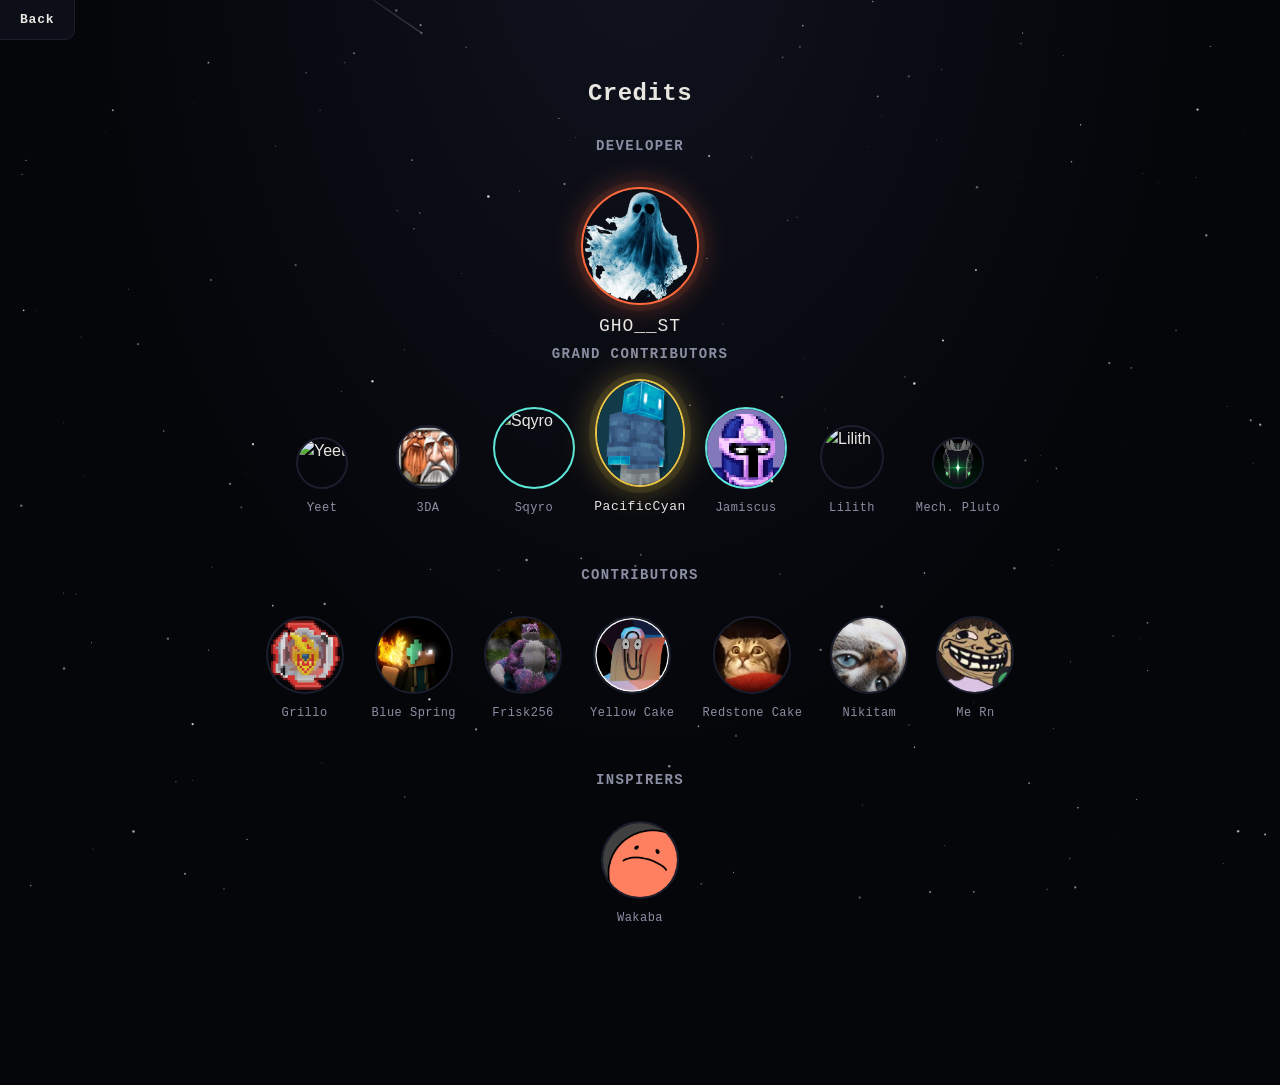
==== commit 019212d5: "Update credits.html" ====
--- a/credits.html
+++ b/credits.html
@@ -73,8 +73,8 @@
           <p class="credits-name">Blue Spring</p>
         </div>
         <div class="credits-item">
-          <img class="credits-avatar" src="assets/credits/frisk.png" alt="Frisk" />
-          <p class="credits-name">Frisk</p>
+          <img class="credits-avatar" src="assets/credits/frisk.png" alt="Frisk256" />
+          <p class="credits-name">Frisk256</p>
         </div>
         <div class="credits-item">
           <img class="credits-avatar" src="assets/credits/yellow_cake.png" alt="Yellow Cake" />
--- a/css/style.css
+++ b/css/style.css
@@ -333,11 +333,13 @@
   overflow: visible;
 }
 
-/* The central hero image — square, rounded corners, half the old scale */
+/* The central hero image — square, rounded corners. Sized directly
+   off --orrery-size (not just a % of the flex box) so it always
+   scales in lockstep with the planet icons below, on every device. */
 .hero-core {
   position: relative;
   z-index: 5;
-  width: 15%;
+  width: calc(var(--orrery-size) * 0.15);
   aspect-ratio: 1 / 1;
 }
 
@@ -415,8 +417,8 @@
   transform-origin: center;
   max-width: none;
   object-fit: cover;
-  width: 64px;
-  height: 64px;
+  width: calc(var(--orrery-size) * 0.094);
+  height: calc(var(--orrery-size) * 0.094);
   border-radius: 25.7%;
   image-rendering: auto;
   z-index: 1;
@@ -447,8 +449,8 @@
   position: absolute;
   top: 50%;
   left: 50%;
-  width: 30px;
-  height: 5px;
+  width: calc(var(--orrery-size) * 0.044);
+  height: calc(var(--orrery-size) * 0.0074);
   background: linear-gradient(to left, rgba(var(--glow), 0.55), rgba(var(--glow), 0));
   border-radius: 999px;
   transform-origin: right center;
@@ -548,11 +550,6 @@
   .trail { animation: none; }
 }
 
-@media (max-width: 640px) {
-  .trail--trappist,
-  .trail--machine-world { display: none; }
-}
-
 .viewport-caption {
   position: absolute;
   bottom: -8px;
@@ -570,16 +567,8 @@
 }
 
 @media (max-width: 640px) {
-  .planet--trappist img,
-  .planet--machine-world img { display: none; }
-
   .orrery {
     --orrery-size: min(680px, 82vw);
-  }
-
-  .planet img {
-    width: 44px;
-    height: 44px;
   }
 
   .planet-label {
@@ -591,10 +580,6 @@
 @media (max-width: 420px) {
   .orrery {
     --orrery-size: min(680px, 70vw);
-  }
-
-  .planet--mayhem img {
-    display: none;
   }
 }
 
@@ -1271,8 +1256,7 @@
 /* Mobile credits: the podium sizing in .grand-row and the wide
    flex rows in .credits-row both depend on generous horizontal
    space to read correctly. Below that space, replace them with a
-   uniform, evenly-spaced grid so nothing wraps into an unbalanced
-   or overlapping layout. */
+   uniform grid — every avatar the same size, simply lined up. */
 @media (max-width: 640px) {
   .grand-row {
     display: grid;
@@ -1288,18 +1272,10 @@
   .grand-avatar,
   .grand-avatar--edge,
   .grand-avatar--outer,
-  .grand-avatar--mid {
-    width: 68px;
-    height: 68px;
-  }
-
+  .grand-avatar--mid,
   .grand-avatar--center {
-    width: 88px;
-    height: 88px;
-  }
-
-  .grand-item:nth-child(4) {
-    grid-column: 2;
+    width: 72px;
+    height: 72px;
   }
 
   .grand-name,
@@ -1334,10 +1310,6 @@
   .grand-row,
   .credits-row {
     grid-template-columns: repeat(2, 1fr);
-  }
-
-  .grand-item:nth-child(4) {
-    grid-column: auto;
   }
 }
 
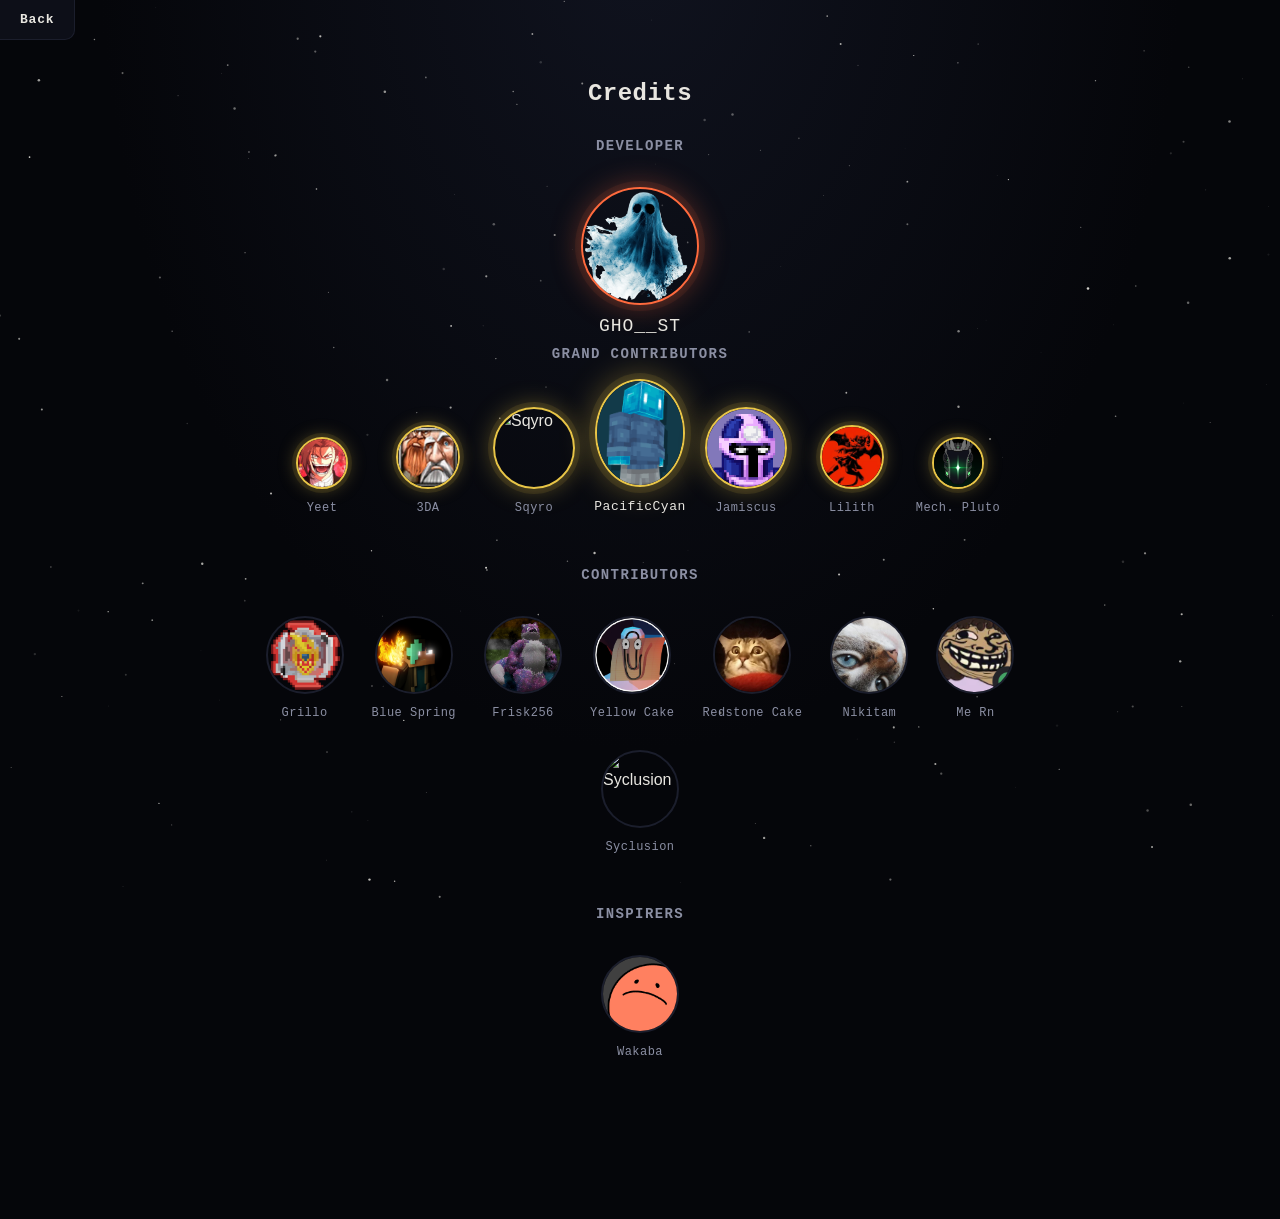
==== commit f0cdb1f9: "Add files via upload" ====
--- a/credits.html
+++ b/credits.html
@@ -92,6 +92,10 @@
           <img class="credits-avatar" src="assets/credits/me_rn.png" alt="Me Rn" />
           <p class="credits-name">Me Rn</p>
         </div>
+        <div class="credits-item">
+          <img class="credits-avatar" src="assets/credits/syclusion.png" alt="Syclusion" />
+          <p class="credits-name">Syclusion</p>
+        </div>
       </div>
     </section>
 
--- a/css/style.css
+++ b/css/style.css
@@ -1158,7 +1158,10 @@
   object-fit: cover;
   aspect-ratio: 1 / 1;
   flex-shrink: 0;
-  border: 2px solid var(--panel-line);
+  border: 2px solid #E8C547;
+  box-shadow:
+    0 0 0 4px rgba(232, 197, 71, 0.1),
+    0 0 18px rgba(232, 197, 71, 0.35);
   transition: transform 0.2s ease, box-shadow 0.2s ease;
 }
 
@@ -1175,13 +1178,14 @@
 .grand-avatar--mid {
   width: 82px;
   height: 82px;
-  border-color: var(--cyan);
+  box-shadow:
+    0 0 0 5px rgba(232, 197, 71, 0.1),
+    0 0 26px rgba(232, 197, 71, 0.4);
 }
 
 .grand-avatar--center {
   width: 108px;
   height: 108px;
-  border-color: #E8C547;
   box-shadow:
     0 0 0 6px rgba(232, 197, 71, 0.1),
     0 0 34px rgba(232, 197, 71, 0.45);
@@ -1190,8 +1194,8 @@
 .grand-item:hover .grand-avatar {
   transform: scale(1.1);
   box-shadow:
-    0 0 0 5px rgba(94, 230, 217, 0.12),
-    0 0 24px rgba(94, 230, 217, 0.5);
+    0 0 0 5px rgba(232, 197, 71, 0.16),
+    0 0 24px rgba(232, 197, 71, 0.55);
 }
 
 .grand-item:hover .grand-avatar--center {
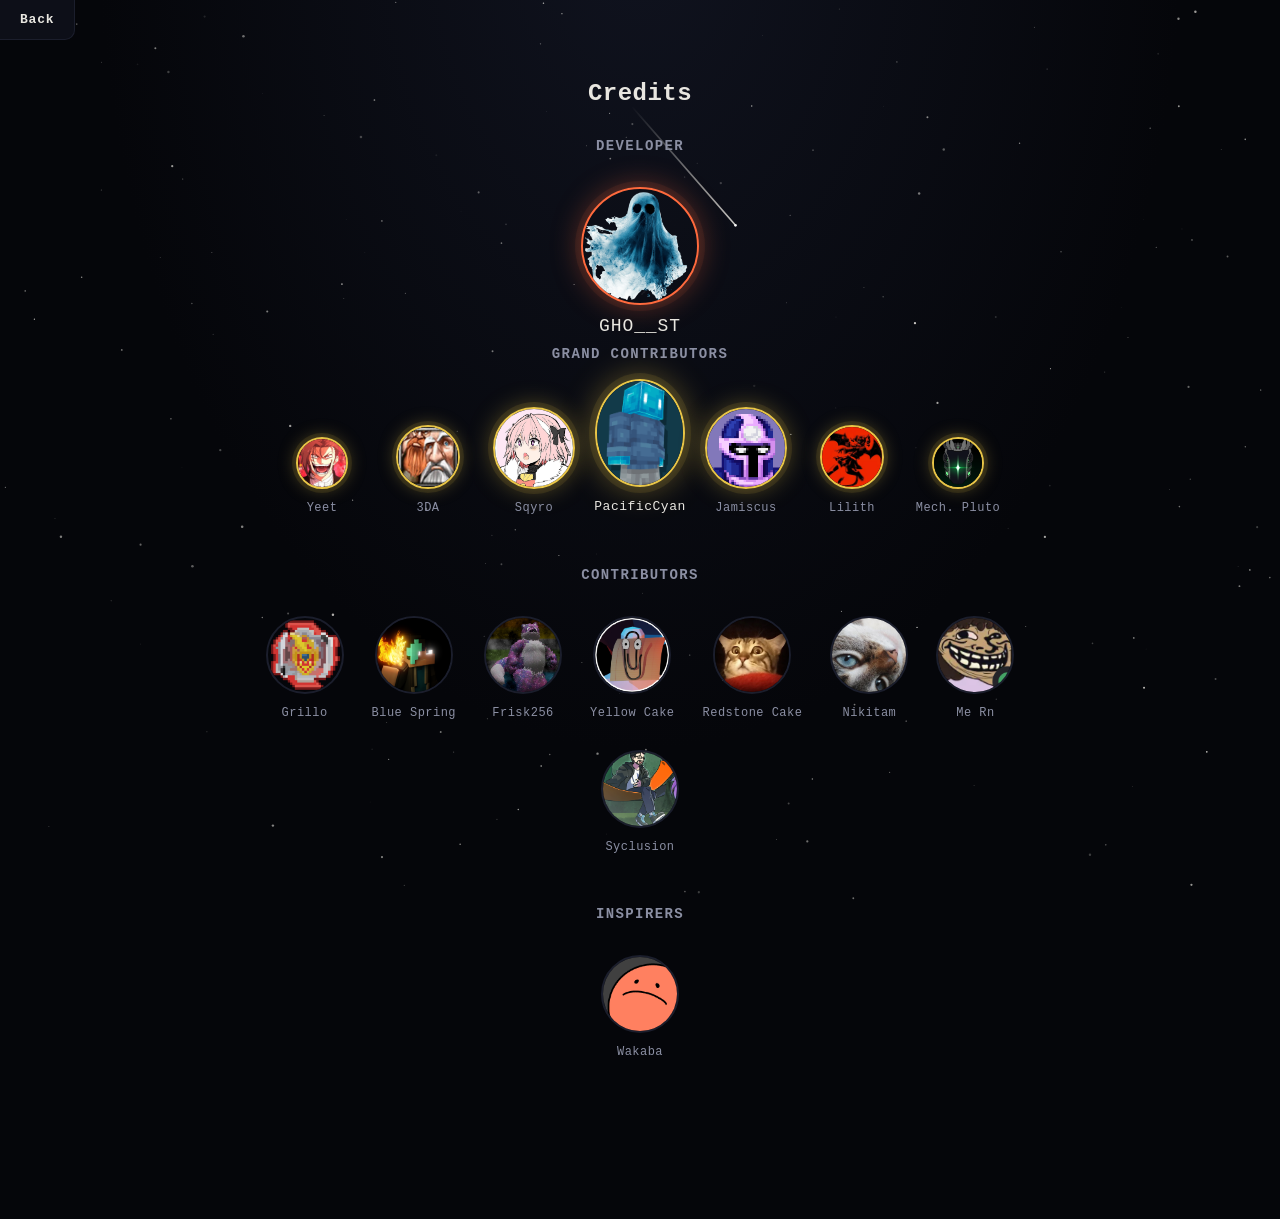
==== commit 0a298317: "Add files via upload" ====
--- a/credits.html
+++ b/credits.html
@@ -3,7 +3,7 @@
 <head>
   <meta charset="UTF-8" />
   <meta name="viewport" content="width=device-width, initial-scale=1.0" />
-  <title>Cosmic Horizons-Credits</title>
+  <title>Cosmic Horizons - Credits</title>
   <meta name="description" content="The people behind the Cosmos Minecraft mod." />
   <link rel="icon" type="image/png" href="assets/img/cosmos.png" />
   <link rel="stylesheet" href="css/style.css" />
--- a/css/style.css
+++ b/css/style.css
@@ -1,6 +1,3 @@
-/* ---------------------------------------
-   Tokens
---------------------------------------- */
 :root {
   --void:        #05060A;
   --panel:       #0D0F18;
@@ -35,9 +32,6 @@
   --spec-rec:    var(--plasma);
 }
 
-/* ---------------------------------------
-   Reset
---------------------------------------- */
 * { margin: 0; padding: 0; box-sizing: border-box; }
 
 html { scroll-behavior: smooth; }
@@ -57,9 +51,6 @@
 
 img { max-width: 100%; display: block; }
 
-/* ---------------------------------------
-   Starfield background canvas
---------------------------------------- */
 #starfield {
   position: fixed;
   top: 0;
@@ -74,9 +65,8 @@
   #starfield { display: none; }
 }
 
-/* ---------------------------------------
-   Header
---------------------------------------- */
+/* header */
+
 .site-header {
   position: relative;
   z-index: 10;
@@ -86,9 +76,6 @@
   padding: 28px 48px;
 }
 
-/* Hamburger menu (replaces the old brand mark) — pinned flush to
-   the very top-left corner of the page, independent of the
-   header's own padding. */
 .nav-menu {
   position: fixed;
   top: 0;
@@ -250,9 +237,8 @@
   color: var(--cyan) !important;
 }
 
-/* ---------------------------------------
-   Hero / Viewport
---------------------------------------- */
+/* hero */
+
 main {
   position: relative;
   z-index: 5;
@@ -276,9 +262,6 @@
   margin-bottom: 88px;
 }
 
-/* Huge 3D title: layered text-shadow steps build the extruded "depth".
-   Colored to match the cosmos.png core glow, static — no hover state.
-   Flush at the very top of the hero, perfectly centered. */
 .hero-title-3d {
   width: 100%;
   margin: 0 auto;
@@ -318,9 +301,8 @@
   font-weight: 700;
 }
 
-/* ---------------------------------------
-   Orrery: cosmos.png core with orbiting planets
---------------------------------------- */
+/* orrery */
+
 .orrery {
   --orrery-size: min(680px, 92vw);
   position: relative;
@@ -333,9 +315,6 @@
   overflow: visible;
 }
 
-/* The central hero image — square, rounded corners. Sized directly
-   off --orrery-size (not just a % of the flex box) so it always
-   scales in lockstep with the planet icons below, on every device. */
 .hero-core {
   position: relative;
   z-index: 5;
@@ -375,7 +354,6 @@
   transform: translate(-50%, calc(-50% - 98px));
 }
 
-/* Dashed orbit rings, nearest to farthest */
 .orbit-ring {
   position: absolute;
   top: 50%;
@@ -393,9 +371,6 @@
 .orbit-ring--5 { width: 100%; height: 100%; }
 .orbit-ring--6 { width: 112%; height: 112%; }
 
-/* Each planet sits on its own orbit radius at a fixed angle (--angle),
-   set inline per-planet in the HTML. The wrapper rotates the whole
-   system slowly; the image counter-rotates so planets don't spin in place. */
 .planet {
   position: absolute;
   top: 50%;
@@ -438,12 +413,6 @@
     drop-shadow(0 0 32px rgba(var(--glow), 0.5));
 }
 
-/* Short local motion-streak trailing directly behind each planet,
-   tangent to its orbit, pointing back along the direction of travel.
-   The parent .planet counter-rotates (rotate(angle)...rotate(-angle))
-   so its children stay visually upright and don't spin — that means
-   this streak needs its own animation to keep tracking the tangent
-   as the planet orbits, rather than inheriting the parent's motion. */
 .planet::before {
   content: "";
   position: absolute;
@@ -467,9 +436,6 @@
   to   { transform: translate(-100%, -50%) rotate(calc(var(--angle) + 360deg - 90deg)); }
 }
 
-/* Name label tooltip, shown above each planet on hover. Positioned
-   independent of the planet's own rotation math since it's a sibling
-   of the img inside the same non-rotating .planet box. */
 .planet-label {
   position: absolute;
   top: 50%;
@@ -498,11 +464,6 @@
   transform: translate(-50%, calc(-50% - 54px));
 }
 
-/* Distance order: spheromatic (nearest) -> machine_world (farthest).
-   Radius is a fixed fraction of the orrery's own size (min(680px, 92vw)),
-   matching the orbit-ring diameters above, so planets actually sit on
-   their rings instead of collapsing toward center. All icons share one
-   standard size so nothing looks undersized or soft at render time. */
 .planet--spheromatic     { --radius: calc(var(--orrery-size) * 0.23); --glow: var(--glow-spheromatic); }
 .planet--every-mans-sky  { --radius: calc(var(--orrery-size) * 0.31); --glow: var(--glow-every-mans-sky); }
 .planet--realio          { --radius: calc(var(--orrery-size) * 0.38); --glow: var(--glow-realio); }
@@ -515,8 +476,6 @@
   to   { transform: translate(-50%, -50%) rotate(calc(var(--angle) + 360deg)) translateX(var(--radius)) rotate(calc((var(--angle) + 360deg) * -1)); }
 }
 
-/* Orbit trails: a faint arc swept behind each planet, same rotation
-   as the planet it belongs to so it always trails the right spot. */
 .trail {
   position: absolute;
   top: 50%;
@@ -583,9 +542,8 @@
   }
 }
 
-/* ---------------------------------------
-   Features
---------------------------------------- */
+/* features */
+
 .features {
   padding: 32px 48px 96px;
   max-width: 1080px;
@@ -631,9 +589,8 @@
   color: var(--text-dim);
 }
 
-/* ---------------------------------------
-   Specs — Minecraft-style requirement tiers
---------------------------------------- */
+/* specs */
+
 .specs {
   padding: 32px 48px 96px;
   max-width: 1080px;
@@ -719,9 +676,8 @@
   font-weight: 700;
 }
 
-/* ---------------------------------------
-   Footer
---------------------------------------- */
+/* footer */
+
 .site-footer {
   position: relative;
   z-index: 5;
@@ -732,9 +688,8 @@
   border-top: 1px solid var(--panel-line);
 }
 
-/* ---------------------------------------
-   Addon info panel — opens on planet click
---------------------------------------- */
+/* addon panel */
+
 .addon-backdrop {
   position: fixed;
   inset: 0;
@@ -910,9 +865,6 @@
   }
 }
 
-/* ---------------------------------------
-   Responsive
---------------------------------------- */
 @media (max-width: 640px) {
   .site-header {
     padding: 20px 24px;
@@ -927,12 +879,8 @@
   }
 }
 
-/* ---------------------------------------
-   News page
---------------------------------------- */
-/* Fixed flush to the top-left corner on every device, matching the
-   hamburger menu's treatment on the homepage — independent of the
-   header's own box so it can never drift with page padding/scroll. */
+/* news page */
+
 .news-header {
   position: fixed;
   top: 0;
@@ -1056,9 +1004,8 @@
   .news-dot { animation: none; }
 }
 
-/* ---------------------------------------
-   Credits page
---------------------------------------- */
+/* credits page */
+
 .credits-main {
   position: relative;
   z-index: 5;
@@ -1097,7 +1044,6 @@
   margin-bottom: 14px;
 }
 
-/* Developer spotlight */
 .credits-developer {
   display: flex;
   flex-direction: column;
@@ -1132,10 +1078,6 @@
   letter-spacing: 0.05em;
 }
 
-/* Grand Contributors — displayed like a ranking podium: the
-   center avatar (highest rank) is largest, its two immediate
-   neighbors are mid-sized, and the outer two are smallest, all
-   sitting on the same baseline. */
 .grand-row {
   display: flex;
   align-items: flex-end;
@@ -1216,7 +1158,6 @@
   font-size: 13px;
 }
 
-/* Technical Artists / Contributors / Inspirers — equal-sized rows */
 .credits-row {
   display: flex;
   justify-content: center;
@@ -1257,10 +1198,6 @@
   color: var(--text-dim);
 }
 
-/* Mobile credits: the podium sizing in .grand-row and the wide
-   flex rows in .credits-row both depend on generous horizontal
-   space to read correctly. Below that space, replace them with a
-   uniform grid — every avatar the same size, simply lined up. */
 @media (max-width: 640px) {
   .grand-row {
     display: grid;
@@ -1317,9 +1254,8 @@
   }
 }
 
-/* ---------------------------------------
-   Gallery page
---------------------------------------- */
+/* gallery page */
+
 .gallery-main {
   position: relative;
   z-index: 5;
@@ -1447,7 +1383,6 @@
     0 0 26px rgba(var(--row-glow), 0.5);
 }
 
-/* Lightbox */
 .gallery-backdrop {
   position: fixed;
   inset: 0;
@@ -1516,4 +1451,4 @@
   border-color: var(--cyan);
   color: var(--cyan);
   transform: scale(1.08);
-}
+}
